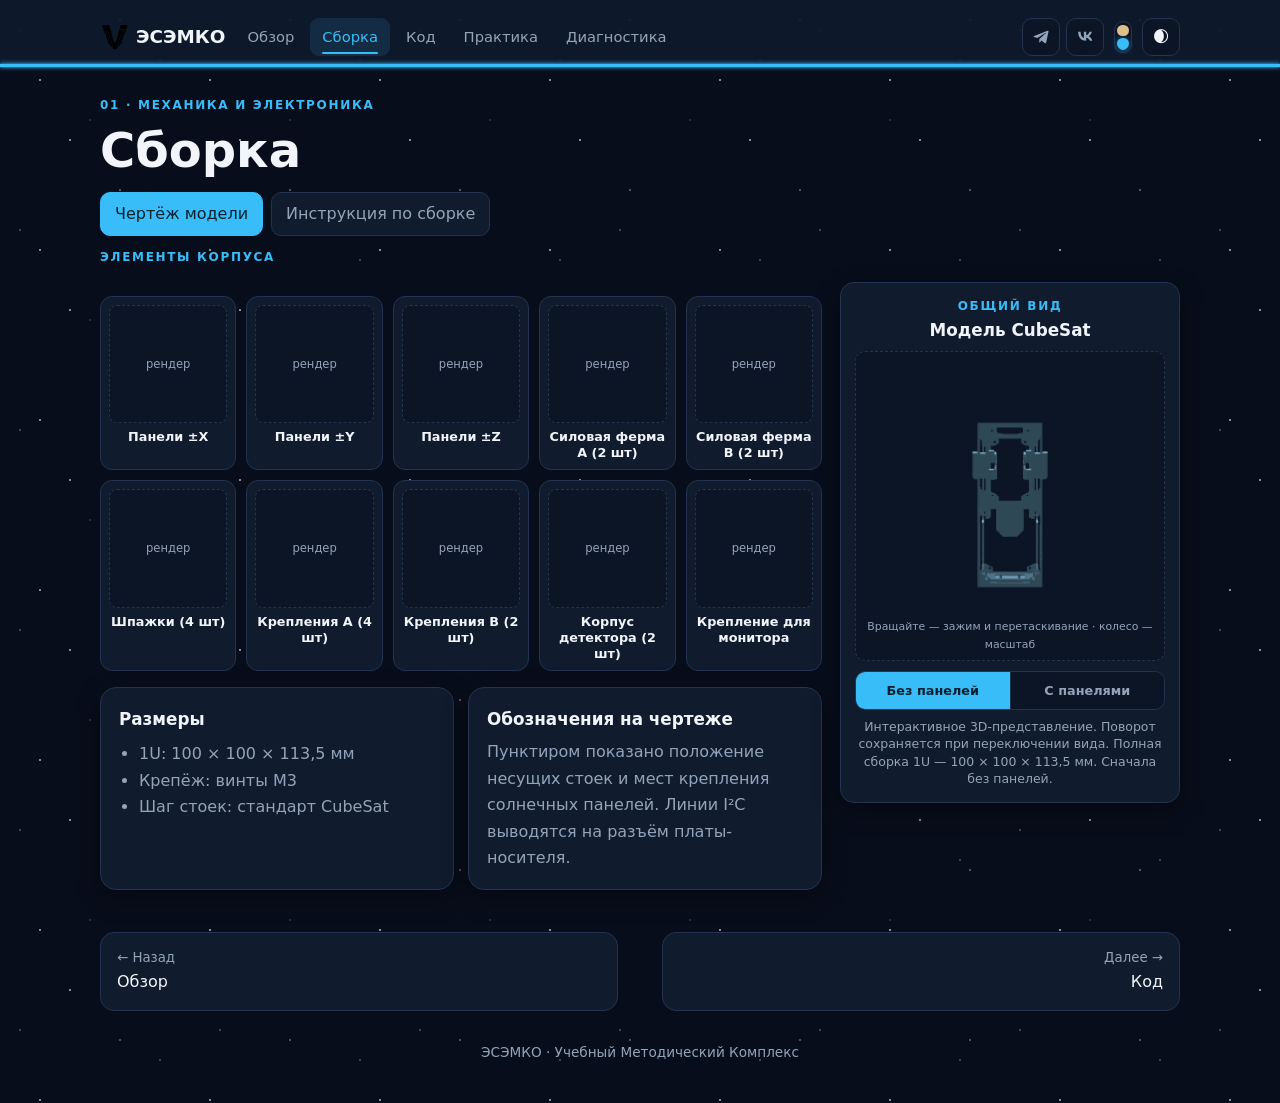
==== assembly/assembly.html @ 2b9e9b25 "Update assembly.html" ====
<!DOCTYPE html>
<html lang="ru"><head><meta charset="UTF-8"><meta name="viewport" content="width=device-width,initial-scale=1">
<title>Сборка · CubeSat</title>
<script>try{var t=localStorage.getItem('cs-theme');if(t)document.documentElement.dataset.theme=t}catch(e){}</script>
<link rel="stylesheet" href="../style.css">
<style>
.assembly-layout{display:grid;grid-template-columns:1fr 340px;gap:18px;align-items:start;margin-top:14px}
.renders{display:grid;grid-template-columns:repeat(5,1fr);gap:10px;margin:14px 0 6px}
.rnd{background:var(--panel);border:1px solid var(--line);border-radius:12px;padding:8px;text-align:center}
.rnd-img{aspect-ratio:1;display:flex;align-items:center;justify-content:center;background:var(--soft);border:1px dashed var(--line);border-radius:8px;margin-bottom:6px;overflow:hidden}
.rnd-img .ph{color:var(--muted);font-size:.72rem}
.rnd-name{font-weight:700;font-size:.8rem;color:var(--text);line-height:1.25}
.renders-col .grid{margin-top:16px}
.model-view{position:sticky;top:80px;background:var(--panel);border:1px solid var(--line);border-radius:14px;padding:14px;box-shadow:var(--sh)}
.model-canvas{position:relative;width:100%;aspect-ratio:1;border:1px dashed var(--line);border-radius:10px;background:var(--soft);overflow:hidden}
.model-canvas canvas{display:block;width:100%;height:100%}
.model-canvas .mv-hint{position:absolute;left:0;right:0;bottom:6px;text-align:center;color:var(--muted);font-size:.68rem;pointer-events:none}
.mv-cap{color:var(--muted);font-size:.78rem;text-align:center;margin-top:8px;line-height:1.4}
.mv-toggle{display:flex;overflow:hidden;border:1px solid var(--line);border-radius:10px;margin-top:10px}
.mv-toggle button{flex:1;padding:8px 6px;border:0;border-right:1px solid var(--line);background:var(--soft);color:var(--muted);font-size:.8rem;font-weight:700;cursor:pointer;transition:.2s}
.mv-toggle button:last-child{border-right:0}
.mv-toggle button:hover{color:var(--accent)}
.mv-toggle button.on{background:var(--accent);color:#04202e}
.model-loading{text-align:center;color:var(--muted);font-size:.8rem;padding:30px 0}
@media(max-width:900px){.assembly-layout{grid-template-columns:1fr}.model-view{position:static}}
@media(max-width:480px){.renders{grid-template-columns:1fr}}
</style></head>
<body><main class="wrap">
<div class="page"><div class="tag">01 · МЕХАНИКА И ЭЛЕКТРОНИКА</div><h1>Сборка</h1>
<div class="tabs"><button class="tab on" data-t="a">Чертёж модели</button><button class="tab" data-t="b">Инструкция по сборке</button></div>
<div class="pn on" id="a">
<div class="tag">ЭЛЕМЕНТЫ КОРПУСА</div>
<div class="assembly-layout">
<div class="renders-col">
<div class="renders">
<div class="rnd"><div class="rnd-img"><span class="ph">рендер</span></div><div class="rnd-name">Панели ±X</div></div>
<div class="rnd"><div class="rnd-img"><span class="ph">рендер</span></div><div class="rnd-name">Панели ±Y</div></div>
<div class="rnd"><div class="rnd-img"><span class="ph">рендер</span></div><div class="rnd-name">Панели ±Z</div></div>
<div class="rnd"><div class="rnd-img"><span class="ph">рендер</span></div><div class="rnd-name">Силовая ферма A (2 шт)</div></div>
<div class="rnd"><div class="rnd-img"><span class="ph">рендер</span></div><div class="rnd-name">Силовая ферма B (2 шт)</div></div>
<div class="rnd"><div class="rnd-img"><span class="ph">рендер</span></div><div class="rnd-name">Шпажки (4 шт)</div></div>
<div class="rnd"><div class="rnd-img"><span class="ph">рендер</span></div><div class="rnd-name">Крепления A (4 шт)</div></div>
<div class="rnd"><div class="rnd-img"><span class="ph">рендер</span></div><div class="rnd-name">Крепления B (2 шт)</div></div>
<div class="rnd"><div class="rnd-img"><span class="ph">рендер</span></div><div class="rnd-name">Корпус детектора (2 шт)</div></div>
<div class="rnd"><div class="rnd-img"><span class="ph">рендер</span></div><div class="rnd-name">Крепление для монитора</div></div>
</div>
<div class="grid"><div class="card"><h3>Размеры</h3><ul class="l"><li>1U: 100 × 100 × 113,5 мм</li><li>Крепёж: винты M3</li><li>Шаг стоек: стандарт CubeSat</li></ul></div>
<div class="card"><h3>Обозначения на чертеже</h3><p>Пунктиром показано положение несущих стоек и мест крепления солнечных панелей. Линии I²C выводятся на разъём платы-носителя.</p></div></div>
</div>
<div class="model-view"><div class="eyebrow" style="text-align:center">ОБЩИЙ ВИД</div><h3 style="text-align:center">Модель CubeSat</h3>
<div class="model-canvas" id="model3d"><div class="model-loading">Загрузка 3D-модели…</div></div>
<div class="mv-toggle" id="modelToggle" role="tablist" aria-label="Вид модели">
<button type="button" data-mode="noPanels" class="on" aria-pressed="true">Без панелей</button>
<button type="button" data-mode="panels" aria-pressed="false">С панелями</button>
</div>
<div class="mv-cap">Интерактивное 3D-представление. Поворот сохраняется при переключении вида. Полная сборка 1U — 100 × 100 × 113,5 мм. Сначала без панелей.</div>
</div>
</div>
<div class="pn" id="b">
<div class="tag">СОСТАВ КОМПЛЕКТА</div><h2>Инструкция по сборке</h2>
<p>Сначала сверьте комплект, затем собирайте по шагам. Отмечайте выполненное: прогресс сохраняется.</p>
<div class="tw"><table><thead><tr><th>Узел</th><th>Назначение</th></tr></thead><tbody>
<tr><td>Рама 1U/2U/3U, панели, стойки, винты M3</td><td>Несущая конструкция</td></tr>
<tr><td>Плата-носитель (PCB)</td><td>Объединяет модули, разводит питание и сигналы</td></tr>
<tr><td>Модуль питания и аккумулятор</td><td>Источник энергии, контроллер заряда</td></tr>
<tr><td>Микроконтроллер</td><td>«Бортовой компьютер»</td></tr>
<tr><td>Датчик BMP280</td><td>Температура и давление по I²C (0x76/0x77)</td></tr>
<tr><td>GPS/ГЛОНАСС с антенной</td><td>Координаты и время</td></tr>
<tr><td>Учебные солнечные панели</td><td>Имитация электроснабжения</td></tr></tbody></table></div>
<div class="grid"><div class="card"><h3>Инструменты</h3><ul class="l"><li>Прецизионные отвёртки</li><li>Мультиметр</li><li>Пинцет, бокорезы</li><li>Кабель для программирования</li></ul></div>
<div class="card"><h3>Рабочее место</h3><p>Антистатическая поверхность или ESD-браслет.</p></div></div>
<section><div class="tag">ХОД СБОРКИ</div><h2>Пошаговая сборка</h2>
<div class="prog"><i id="pb"></i></div><p id="pt"></p>
<div class="step"><div class="num">1</div><div><h3>Подготовка корпуса</h3><label><input type="checkbox"><span>Раму и стойки осмотрели, повреждений нет</span></label><label><input type="checkbox"><span>Крепёж пересчитан</span></label><label><input type="checkbox"><span>Нижняя панель установлена, винты M3 затянуты не до конца</span></label></div></div>
<div class="step"><div class="num">2</div><div><h3>Монтаж электроники</h3><label><input type="checkbox"><span>PCB установлена на стойки</span></label><label><input type="checkbox"><span>Аккумулятор закреплён, провода не натянуты</span></label><label><input type="checkbox"><span>Микроконтроллер закреплён, разъёмы доступны</span></label></div></div>
<div class="step"><div class="num">3</div><div><h3>Подключение датчиков</h3><label><input type="checkbox"><span>BMP280 подключён к I²C (SDA, SCL, питание, GND)</span></label><label><input type="checkbox"><span>GPS/ГЛОНАСС и антенна установлены</span></label><label><input type="checkbox"><span>Кабели зафиксированы</span></label></div></div>
<div class="step"><div class="num">4</div><div><h3>Солнечные панели</h3><label><input type="checkbox"><span>Панели закреплены на боковых гранях</span></label><label><input type="checkbox"><span>Подключены к контроллеру заряда по схеме</span></label></div></div>
<div class="step"><div class="num">5</div><div><h3>Закрытие и контроль</h3><label><input type="checkbox"><span>Крышка установлена, люфтов нет</span></label><label><input type="checkbox"><span>Полярность проверена мультиметром</span></label><label><input type="checkbox"><span>Короткое замыкание исключено</span></label></div></div>
<div class="note w"><b>Безопасность.</b> Питание подключайте только после проверки полярности. При нагреве платы или запахе гари сразу отключите аккумулятор.</div></section></div>
</main>
<script src="models/three.min.js"></script>
<script>
(function(){
try{
var holder=document.getElementById('model3d');
var toggle=document.getElementById('modelToggle');
if(!holder||!window.THREE){if(holder)holder.innerHTML='<div class="model-loading">3D-просмотр недоступен</div>';return;}
var W={},D={};
var wait=[];
function fetchBin(u){
  return fetch(u).then(function(r){
    if(!r.ok)throw new Error('HTTP '+r.status);
    return r.arrayBuffer();
  }).then(function(buf){
    var dv=new DataView(buf);
    var n=Math.floor((buf.byteLength-84)/50);
    var pos=new Float32Array(n*9);
    var o=0;
    for(var i=0;i<n;i++){
      var rec=84+i*50+12;
      for(var k=0;k<9;k++){
        pos[o++]=dv.getFloat32(rec+k*4,true);
      }
    }
    return {pos:pos,count:n};
  });
}
function buildMesh(data){
  var geo=new THREE.BufferGeometry();
  geo.setAttribute('position',new THREE.BufferAttribute(data.pos,3));
  geo.computeVertexNormals();
  var mat=new THREE.MeshStandardMaterial({color:0x7fb8d8,metalness:.35,roughness:.5,flatShading:false});
  return new THREE.Mesh(geo,mat);
}
function loadAll(){
  var version='v3'; // инкремент при обновлении моделей, чтобы сбрасывать кэш браузера
  var urls={
    noPanels:'models/sirius-no-panels.stl?v='+version,
    panels:'models/sirius-panels.stl?v='+version
  };
  return Promise.all([
    fetchBin(urls.noPanels).then(function(d){W.noPanels=buildMesh(d);}),
    fetchBin(urls.panels).then(function(d){W.panels=buildMesh(d);})
  ]);
}
// renderer
var renderer=new THREE.WebGLRenderer({antialias:true,alpha:true});
renderer.setPixelRatio(window.devicePixelRatio||1);
holder.innerHTML='';
holder.appendChild(renderer.domElement);
var hint=document.createElement('div');hint.className='mv-hint';hint.textContent='Вращайте — зажим и перетаскивание · колесо — масштаб';holder.appendChild(hint);
// scene
var scene=new THREE.Scene();
scene.add(new THREE.AmbientLight(0xffffff,0.65));
scene.add(new THREE.DirectionalLight(0xffffff,0.9));
var cam=new THREE.PerspectiveCamera(45,1,0.01,100);
var group=new THREE.Group();scene.add(group);
// state
var mode='noPanels',quat=null,zoom=1.0;
function resize(){
  var r=holder.getBoundingClientRect();
  var w=r.width||300,h=r.height||300;
  renderer.setSize(w,h,false);
  cam.aspect=w/h;cam.updateProjectionMatrix();
}
function centerOn(obj){
  obj.geometry.computeBoundingBox();
  var bb=obj.geometry.boundingBox;var c=new THREE.Vector3();
  bb.getCenter(c);var size=bb.getSize(new THREE.Vector3());
  var maxDim=Math.max(size.x,size.y,size.z);
  obj.position.copy(c).multiplyScalar(-1);
  cam.position.set(0,0,maxDim*2.4);
  cam.near=0.001;cam.far=maxDim*20;cam.updateProjectionMatrix();
  group.add(obj);
}
function show(){
  group.children.forEach(function(o){o.visible=false});
  var obj=W[mode];obj.visible=true;
  if(quat)obj.quaternion.copy(quat);
  var s=zoom;group.scale.set(s,s,s);
  var r=holder.getBoundingClientRect();
  renderer.render(scene,cam);
}
loadAll().then(function(){
  centerOn(W.noPanels);centerOn(W.panels);
  var obj=W[mode];
  var r=holder.getBoundingClientRect();resize();
  if(quat)obj.quaternion.copy(quat);
  show();
  run();
}).catch(function(e){
  holder.innerHTML='<div class="model-loading">Не удалось загрузить модель: '+e.message+'</div>';
});
// orbit
var dragging=false,px=0,py=0;
var rot={x:0.6,y:0.6};
var rr={x:0.6,y:0.6};
function applyRot(){
  var e=new THREE.Euler(rr.x,rr.y,0,'YXZ');
  quat=new THREE.Quaternion().setFromEuler(e);
  show();
}
renderer.domElement.addEventListener('mousedown',function(e){dragging=true;px=e.clientX;py=e.clientY;renderer.domElement.style.cursor='grabbing'});
addEventListener('mousemove',function(e){if(!dragging)return;var dx=e.clientX-px,dy=e.clientY-py;px=e.clientX;py=e.clientY;rr.y+=dx*0.01;rr.x+=dy*0.01;rr.x=Math.max(-1.5,Math.min(1.5,rr.x));applyRot();});
addEventListener('mouseup',function(){dragging=false;renderer.domElement.style.cursor='grab'});
renderer.domElement.style.cursor='grab';
renderer.domElement.addEventListener('wheel',function(e){e.preventDefault();zoom*=e.deltaY>0?0.9:1.1;zoom=Math.max(0.3,Math.min(5,zoom));show();},{passive:false});
// touch
renderer.domElement.addEventListener('touchstart',function(e){var t=e.touches[0];dragging=true;px=t.clientX;py=t.clientY},{passive:true});
renderer.domElement.addEventListener('touchmove',function(e){if(!dragging)return;var t=e.touches[0];var dx=t.clientX-px,dy=t.clientY-py;px=t.clientX;py=t.clientY;rr.y+=dx*0.01;rr.x+=dy*0.01;rr.x=Math.max(-1.5,Math.min(1.5,rr.x));applyRot();},{passive:true});
renderer.domElement.addEventListener('touchend',function(){dragging=false},{passive:true});
function run(){requestAnimationFrame(run)}
function setMode(m){
  mode=m;
  toggle.querySelectorAll('button').forEach(function(b){b.classList.toggle('on',b.dataset.mode===m);b.setAttribute('aria-pressed',b.dataset.mode===m?'true':'false')});
  show();
}
toggle.querySelectorAll('button').forEach(function(b){b.addEventListener('click',function(){setMode(b.dataset.mode)})});
addEventListener('resize',function(){resize();show()});
}catch(e){try{holder.innerHTML='<div class="model-loading">3D-просмотр: '+e.message+'</div>'}catch(_){}}
})();
</script>
<script src="../app.js"></script></body></html>
---- style.css ----
:root{--bg:#070d1a;--panel:#111b2e;--soft:#0c1526;--text:#f1f5f9;--muted:#93a4ba;--accent:#38bdf8;--accent-t:rgba(56,189,248,.12);--ok:#4ade80;--warn:#fbbf24;--line:#233350;--code:#050a14;--star:#fff;--sh:0 8px 24px rgba(0,0,0,.35)}
:root[data-theme=light]{--bg:#dbe4ef;--panel:#e7eef6;--soft:#d2dbe7;--text:#0b1322;--muted:#46586e;--accent:#0b6ba8;--accent-t:rgba(11,107,168,.1);--ok:#16803f;--warn:#a16207;--line:#bec9d8;--star:#0b6ba8;--sh:0 6px 20px rgba(11,19,36,.16)}
:root[data-palette=beige]{--bg:#1b150d;--panel:#2b2215;--soft:#211a10;--text:#f6efe3;--muted:#c0b196;--accent:#e5cb9d;--accent-t:rgba(229,203,157,.14);--ok:#c2ae65;--warn:#dcbb68;--line:#453722;--code:#0e0a05;--star:#e5cb9d;--sh:0 8px 24px rgba(0,0,0,.4)}
:root[data-theme=light][data-palette=beige]{--bg:#f2ebdc;--panel:#f9f4ea;--soft:#ece3d0;--text:#322a1c;--muted:#7a6d59;--accent:#b29055;--accent-t:rgba(178,144,85,.12);--ok:#94842f;--warn:#ac8335;--line:#d5c7ab;--star:#b29055;--sh:0 6px 20px rgba(80,65,30,.16)}
*{box-sizing:border-box}
html{scroll-behavior:smooth}
body{margin:0;background:var(--bg);color:var(--text);font:16px/1.65 system-ui,-apple-system,"Segoe UI",Roboto,Arial,sans-serif;animation:pagein .5s ease both;transition:opacity .22s,transform .22s}
body.leave{opacity:0;transform:translateY(-8px)}
@keyframes pagein{from{opacity:0;transform:translateY(12px)}to{opacity:1;transform:none}}
body::before,body::after{content:"";position:fixed;inset:0;z-index:-1;pointer-events:none;background-repeat:repeat}
body::before{background-image:radial-gradient(1.5px 1.5px at 20px 30px,var(--star),transparent),radial-gradient(1px 1px at 90px 120px,var(--star),transparent),radial-gradient(1.5px 1.5px at 160px 60px,var(--star),transparent);background-size:200px 200px;opacity:.45;animation:drift 80s linear infinite}
body::after{background-image:radial-gradient(1.5px 1.5px at 40px 80px,var(--star),transparent),radial-gradient(1px 1px at 120px 20px,var(--star),transparent),radial-gradient(1.5px 1.5px at 70px 140px,var(--star),transparent);background-size:170px 170px;animation:twinkle 4s ease-in-out infinite alternate}
@keyframes drift{to{background-position:200px 400px}}
@keyframes twinkle{from{opacity:.1}to{opacity:.55}}
#meteors{position:fixed;inset:0;z-index:-1;pointer-events:none;overflow:hidden}
#meteors i{position:absolute;top:0;left:0;width:2px;height:100px;background:linear-gradient(to bottom,rgba(255,255,255,0),rgba(255,255,255,.85));border-radius:2px;transform:rotate(45deg);opacity:0}
:root[data-theme=light] #meteors i{background:linear-gradient(to bottom,rgba(11,107,168,0),rgba(11,107,168,.75))}
:root[data-theme=light][data-palette=beige] #meteors i{background:linear-gradient(to bottom,rgba(255,140,0,0),rgba(255,140,0,.9))}
#meteors i.run{animation:metaburst .7s ease-out forwards}
#meteors i.big{width:8px;border-radius:4px;background:radial-gradient(circle at 100% 100%,#fff,transparent 60%),linear-gradient(to bottom,rgba(255,255,255,0),rgba(255,255,255,.95));box-shadow:0 0 12px rgba(255,255,255,.8),0 0 30px rgba(255,255,255,.4)}
:root[data-theme=light] #meteors i.big{background:radial-gradient(circle at 100% 100%,#38bdf8,transparent 60%),linear-gradient(to bottom,rgba(11,107,168,0),rgba(11,107,168,.9));box-shadow:0 0 12px rgba(11,107,168,.7),0 0 30px rgba(11,107,168,.35)}
:root[data-theme=light][data-palette=beige] #meteors i.big{background:radial-gradient(circle at 100% 100%,#ff8c00,transparent 60%),linear-gradient(to bottom,rgba(255,140,0,0),rgba(255,140,0,.95));box-shadow:0 0 12px rgba(255,140,0,.8),0 0 30px rgba(255,140,0,.4)}
#meteors i.big.run{animation:metaburst 1.4s ease-out forwards}
@keyframes metaburst{0%{opacity:0;transform:translate3d(0,0,0) rotate(45deg)}12%{opacity:.95}100%{opacity:0;transform:translate3d(-440px,440px,0) rotate(45deg)}}
.wrap{width:min(1080px,100% - 28px);margin:0 auto}
header.top{position:sticky;top:0;z-index:10;background:color-mix(in srgb,var(--panel) 88%,transparent);backdrop-filter:blur(10px);border-bottom:1px solid var(--line)}
header.top::after{content:"";position:absolute;left:0;right:0;bottom:-2px;height:3px;background:var(--accent);box-shadow:0 0 2px var(--accent),0 0 5px var(--accent)}
:root[data-theme=light] header.top::after{background:#0b1322;box-shadow:0 0 0 rgba(0,0,0,0)}
.soc{display:flex;gap:6px;align-items:center}
.soc-ic{display:inline-flex;align-items:center;justify-content:center;width:38px;height:38px;border:1px solid var(--line);background:var(--soft);border-radius:10px;color:var(--muted);text-decoration:none;transition:color .2s,border-color .2s,background .2s;flex:none}
.soc-ic:hover{color:var(--accent);border-color:var(--accent);background:var(--accent-t)}
.pal{position:relative;width:18px;height:32px;border:1px solid var(--line);border-radius:10px;background:var(--soft);cursor:pointer;flex:none;transition:background-color .4s,border-color .4s}
.pal::before{content:"";position:absolute;left:2px;right:2px;top:3px;height:11px;border-radius:6px;background:#e0c08a;box-shadow:none;transition:box-shadow .2s ease}
.pal::after{content:"";position:absolute;left:2px;right:2px;bottom:3px;height:11px;border-radius:6px;background:#38bdf8;box-shadow:none;transition:box-shadow .2s ease}
:root[data-palette=beige] .pal::before{box-shadow:0 0 6px rgba(224,192,138,.8),0 0 12px rgba(224,192,138,.4)}
:root[data-palette=blue] .pal::after{box-shadow:0 0 6px rgba(56,189,248,.8),0 0 12px rgba(56,189,248,.4)}
.pal .knob{position:absolute;left:3px;right:3px;height:11px;border-radius:6px;top:17px;transition:top .3s ease}
:root[data-palette=blue] .pal .knob,.pal .knob{background:#38bdf8;border:1px solid #38bdf8;box-shadow:0 0 6px rgba(56,189,248,.7)}
:root[data-palette=beige] .pal .knob{top:3px;background:#e0c08a;border-color:#e0c08a;box-shadow:0 0 6px rgba(224,192,138,.7)}
.bar{display:flex;align-items:center;gap:10px;padding:18px 0 9px}
.logo{font-weight:800;text-decoration:none;color:var(--text);white-space:nowrap;font-size:1.15rem;display:flex;align-items:center}
.logo img{transition:opacity 2s ease;opacity:1}
.logo:hover{color:var(--accent)}
nav{display:flex;gap:4px;overflow-x:auto;flex:1;scrollbar-width:none}
nav a{position:relative;padding:7px 12px;border-radius:9px;color:var(--muted);text-decoration:none;white-space:nowrap;font-size:.92rem;transition:.2s}
nav a:hover{background:var(--accent-t);color:var(--accent)}
nav a.on{color:var(--accent);background:var(--accent-t)}
nav a.on::after{content:"";position:absolute;left:12px;right:12px;bottom:2px;height:2px;border-radius:2px;background:var(--accent);animation:grow .4s ease both;transform-origin:left}
@keyframes grow{from{transform:scaleX(0)}}
button{font:inherit;color:inherit;cursor:pointer}
.ic{border:1px solid var(--line);background:var(--soft);border-radius:10px;width:38px;height:38px;transition:color .2s,border-color .2s,background .2s}
.ic:hover{color:var(--accent);border-color:var(--accent);background:var(--accent-t)}
.ic.flip{transform:rotate(180deg)}
.ic:active{transform:rotate(180deg) scale(.92)}
.ic span{display:inline-block}
.ic.filling span{animation:fillmoon .5s ease}
@keyframes fillmoon{0%{transform:scale(.6) rotate(-120deg);opacity:.2}60%{transform:scale(1.15) rotate(10deg);opacity:1}100%{transform:scale(1) rotate(0)}}
body.theming,body.theming *{transition-property:background-color,color,border-color,box-shadow,fill,stroke,text-decoration-color,accent-color,filter!important;transition-duration:.4s!important;transition-delay:0s!important;transition-timing-function:ease!important}
body.theming .card,body.theming .card .link::after,body.theming .link::after,body.theming .earth{transition-property:background-color,color,border-color,box-shadow,background!important;transition-duration:.4s!important;transition-delay:0s!important}
body.theming .pal .knob,body.theming .pal::before,body.theming .pal::after{transition:none!important}
.hero{display:grid;grid-template-columns:1.2fr .8fr;gap:20px;align-items:center;padding:40px 0 20px}
.eyebrow,.tag{color:var(--accent);font-weight:800;font-size:.75rem;letter-spacing:.14em}
h1{font-size:clamp(1.9rem,5vw,3rem);line-height:1.12;margin:8px 0 14px}
h2{font-size:1.7rem;margin:4px 0 8px}
h3{margin:0 0 6px;font-size:1.05rem}
p{margin:0 0 12px;color:var(--muted)}
section,.page{padding:30px 0 6px}
.btns{display:flex;gap:10px;flex-wrap:wrap;margin-top:18px}
.btn{display:inline-block;padding:10px 16px;border-radius:11px;border:1px solid var(--line);background:var(--panel);color:var(--text);text-decoration:none;font-weight:700;transition:.2s}
.btn:hover{transform:translateY(-2px);border-color:var(--accent)}
.btn.p{background:var(--accent);color:#04202e;border-color:transparent}
:root[data-theme=light] .btn.p{background:#38bdf8;color:#04202e;border-color:transparent}
:root[data-theme=light][data-palette=beige] .btn.p{background:#e5cb9d;color:#2a2115;border-color:transparent}
.orbit{position:relative;width:min(320px,80vw);aspect-ratio:1;margin:0 auto}
.earth{position:absolute;inset:32%;border-radius:50%;background:radial-gradient(circle at 35% 30%,#7dd3fc,#0369a1 55%,#082f49);box-shadow:0 0 50px rgba(56,189,248,.35);--glow:rgba(56,189,248,.6);animation:glow 4s ease-in-out infinite alternate;transition:transform .25s ease,background-color .4s ease,box-shadow .4s ease;cursor:pointer}
:root[data-palette=beige] .earth{background:radial-gradient(circle at 35% 30%,#f4e3c0,#c9a86a 55%,#6d5426);box-shadow:0 0 50px rgba(229,203,157,.4);--glow:rgba(229,203,157,.6)}
:root[data-theme=light] .earth{background:radial-gradient(circle at 35% 30%,#bde3f8,#0f7ab8 55%,#06395f);box-shadow:0 0 40px rgba(11,107,168,.3)}
:root[data-theme=light][data-palette=beige] .earth{background:radial-gradient(circle at 35% 30%,#f6e8c8,#c49a5e 55%,#7c5f24);box-shadow:0 0 40px rgba(178,144,85,.35);--glow:rgba(178,144,85,.6)}
.orbit.hold .earth{transform:scale(1.1)}
@keyframes glow{to{box-shadow:0 0 80px var(--glow)}}
.ring{position:absolute;border:1px dashed var(--line);border-radius:50%;will-change:transform}
.ring.r1{inset:10%}.ring.r2{inset:0}
.sat{position:absolute;top:-14px;left:calc(50% - 14px);font-size:26px;transform:rotate(-45deg)}
.grid{display:grid;grid-template-columns:repeat(auto-fit,minmax(250px,1fr));gap:14px;margin-top:16px}
.card{display:block;background:var(--panel);border:1px solid var(--line);border-radius:16px;padding:18px;box-shadow:var(--sh);color:inherit;text-decoration:none;transition:transform .25s,border-color .25s}
a.card:hover,.card:hover{transform:translateY(-4px);border-color:var(--accent)}
.card .link{position:relative;display:inline-block}
.card .link::after{content:"";position:absolute;left:0;right:0;bottom:-4px;height:2px;border-radius:2px;background:var(--accent);transform:scaleX(0);transform-origin:left;transition:transform .3s ease,opacity .3s ease,background-color .4s ease;opacity:0}
.card:hover .link::after{transform:scaleX(1);transform-origin:left;opacity:1}
.card p:last-child{margin:0}
.ico{font-size:1.6rem;display:inline-block;margin-bottom:6px;transition:transform .3s}
.card:hover .ico{transform:scale(1.2) rotate(-8deg)}
.tw{overflow-x:auto;border:1px solid var(--line);border-radius:14px;background:var(--panel);margin-top:14px}
table{width:100%;border-collapse:collapse;min-width:520px}
th,td{text-align:left;padding:10px 13px;border-bottom:1px solid var(--line);vertical-align:top}
th{font-size:.74rem;letter-spacing:.07em;text-transform:uppercase;color:var(--muted);background:var(--soft)}
tbody tr{transition:background .2s}tbody tr:hover{background:var(--accent-t)}
tr:last-child td{border-bottom:0}
.note{margin:16px 0;padding:13px 16px;border-left:4px solid var(--accent);background:var(--accent-t);border-radius:0 12px 12px 0}
.note.w{border-color:var(--warn)}
:root[data-palette=beige] .note.w{border-color:#c24b3a;background:rgba(194,75,58,.14)}
:root[data-theme=light][data-palette=beige] .note.w{border-color:#b0322a;background:rgba(176,50,42,.12)}
.prog{height:9px;background:var(--line);border-radius:9px;overflow:hidden;margin:10px 0 8px}
.prog i{display:block;height:100%;width:0;background:linear-gradient(90deg,var(--accent),var(--ok));transition:width .5s cubic-bezier(.3,1.3,.5,1)}
:root[data-palette=beige] .prog i{background:linear-gradient(90deg,#d9ae6b,#6fae54)}
:root[data-theme=light][data-palette=beige] .prog i{background:linear-gradient(90deg,#c08a3e,#3f9d52)}
.step{display:grid;grid-template-columns:42px 1fr;gap:14px;background:var(--panel);border:1px solid var(--line);border-radius:15px;padding:15px;margin-bottom:11px;transition:border-color .3s}
.num{width:38px;height:38px;border-radius:11px;background:var(--accent);color:#04202e;display:grid;place-items:center;font-weight:800;transition:.3s}
.step.done{border-color:var(--ok)}
.step.done .num{background:var(--ok);animation:pop .45s ease}
:root[data-theme=light] .step.done .num{background:#22a24a;box-shadow:0 0 10px rgba(34,162,74,.5)}
:root[data-palette=beige] .step.done .num{background:#3f9d52;box-shadow:0 0 10px rgba(63,157,82,.6)}
:root[data-theme=light][data-palette=beige] .step.done .num{background:#208f3e;box-shadow:0 0 10px rgba(32,143,62,.5)}
@keyframes pop{50%{transform:scale(1.3) rotate(8deg)}}
.step label{display:flex;gap:9px;align-items:flex-start;color:var(--muted);margin:4px 0;cursor:pointer;transition:color .2s}
.step input{margin-top:6px;accent-color:var(--ok);width:17px;height:17px;flex:none}
.step input:checked+span{color:var(--text);text-decoration:line-through;text-decoration-color:var(--ok)}
.tabs{display:flex;gap:8px;margin:14px 0 0}
.tab{padding:8px 14px;border:1px solid var(--line);background:var(--panel);border-radius:10px;color:var(--muted);transition:.2s}
.tab.on{background:var(--accent);color:#04202e;border-color:var(--accent)}
.wokwi-note{display:flex;align-items:center;gap:10px;margin:14px 0;padding:12px 14px;border:1px solid var(--line);border-radius:12px;background:var(--accent-t);color:var(--text);font-size:.85rem;line-height:1.5;transition:border-color .2s}
.wokwi-note:hover{border-color:var(--accent)}
.wokwi-note .wk-ico{font-size:1.4rem;line-height:1.3;flex:none;margin-top:2px}
.wokwi-note b{color:var(--accent)}
.wokwi-note .wk-txt{color:var(--muted)}
.wokwi-note>div{flex:1;min-width:0}
.wk-go{display:inline-flex;align-items:center;gap:5px;flex:none;padding:7px 12px;border:1px solid var(--line);border-radius:9px;background:#fff;color:#0b1322;font-size:.8rem;font-weight:800;box-shadow:var(--sh);cursor:pointer;text-decoration:none;transition:background .2s,color .2s,box-shadow .2s}
.wk-go:hover{background:rgba(255,255,255,.85);color:#0b1322;box-shadow:none}
.wk-go b{color:inherit}
.wk-btn{display:inline-flex;align-items:center;justify-content:center;width:26px;height:26px;border:1px solid var(--line);background:var(--soft);border-radius:8px;color:var(--muted);text-decoration:none;font-size:.9rem;flex:none;transition:color .2s,border-color .2s,background .2s}
.wk-btn:hover{color:var(--accent);border-color:var(--accent);background:var(--accent-t)}
.alt-editor{display:flex;gap:0;align-items:stretch}
.alt-editor>.editor{flex:1;min-width:0;margin-top:12px}
.alt-sep{width:14px;flex:none;position:relative}
.alt-sep::after{content:"";position:absolute;left:50%;top:0;bottom:0;width:2px;background:var(--line);transform:translateX(-50%)}
@media(max-width:900px){.alt-editor{flex-direction:column}.alt-sep{width:100%;height:14px}.alt-sep::after{left:0;right:0;top:50%;width:auto;height:2px;transform:translateY(-50%)}}
.pn{display:none;margin-top:12px}.pn.on{display:block;animation:pagein .35s ease both}
.code{position:relative;background:var(--code);border-radius:14px;overflow:hidden;border:1px solid var(--line)}
.editor{margin-top:12px;border:1px solid var(--line);border-radius:14px;overflow:hidden;background:var(--code);position:relative}
.ed-filebar{display:flex;align-items:center;justify-content:space-between;padding:7px 12px;border-bottom:1px solid var(--line);background:rgba(148,163,184,.1);font-size:.78rem;color:var(--muted)}
#ed-filename{font-weight:700;color:var(--accent);white-space:nowrap;overflow:hidden;text-overflow:ellipsis;min-width:0}
.ed-fb-right{position:relative;flex:none;margin-left:12px}
#ed-history{font-size:.72rem;padding:4px 8px}
.ed-hist-menu{display:none;position:absolute;top:calc(100% + 4px);right:0;z-index:30;min-width:230px;background:var(--panel);border:1px solid var(--line);border-radius:10px;box-shadow:var(--sh);padding:4px}
.ed-hist-menu.open{display:block}
.ed-hist-item{padding:8px 10px;cursor:pointer;font-size:.78rem;color:var(--muted);border-radius:6px;white-space:nowrap}
.ed-hist-item:hover{background:var(--accent-t);color:var(--accent)}
.edbox{position:relative}
.edbox pre,.edbox textarea{white-space:pre;overflow:auto;margin:0;padding:16px;font:.86rem/1.6 Consolas,Menlo,monospace;border:0;outline:0;min-height:260px}
.edbox pre{position:absolute;inset:0;margin:0;color:#dbeafe;pointer-events:none;overflow:hidden;z-index:0;background:transparent;white-space:pre-wrap;word-wrap:break-word}
.edbox textarea{position:relative;z-index:1;width:100%;background:transparent;color:transparent;caret-color:#e2e8f0;resize:vertical;min-height:260px}
.edbox pre .kw{color:#7dd3fc;font-weight:700}
.edbox pre .tp{color:#c084fc}
.edbox pre .fn{color:#86efac}
.edbox pre .num{color:#fbbf24}
.edbox pre .str{color:#fca5a5}
.edbox pre .cm{color:#64748b;font-style:italic}
.edbox pre .err{background:rgba(248,113,113,.25);border-bottom:2px solid #f87171}
.edbox pre .unk{color:#fca5a5}
.sug{position:absolute;z-index:20;display:none;min-width:200px;max-height:180px;overflow:auto;background:var(--panel);border:1px solid var(--line);border-radius:10px;box-shadow:var(--sh)}
.sug .sug-i{padding:6px 10px;cursor:pointer;font:.8rem/1.4 Consolas,Menlo,monospace;color:var(--muted)}
.sug .sug-i.sel{background:var(--accent-t);color:var(--accent)}
.edwrap{display:flex;align-items:stretch}
.edwrap .edbox{flex:1;min-width:0}
.files-panel{width:190px;flex:none;border-left:1px solid var(--line);background:rgba(148,163,184,.06);display:flex;flex-direction:column;align-self:stretch;overflow:hidden}
.files-panel.collapsed{width:30px}
.files-panel.collapsed .fp-body{display:none}
.fp-head{display:flex;align-items:center;justify-content:space-between;padding:8px 10px;font-weight:700;font-size:.8rem;letter-spacing:.04em;cursor:pointer;border-bottom:1px solid var(--line);color:var(--muted);white-space:nowrap;flex:none}
.files-panel.collapsed .fp-head{writing-mode:vertical-rl;border-bottom:0;border-right:1px solid var(--line);justify-content:center;padding:8px 4px}
.fp-tog{transition:transform .2s}
.files-panel.collapsed .fp-tog{transform:rotate(-90deg)}
.fp-body{padding:8px;overflow:auto;flex:1}
.fp-info{font-size:.72rem;color:var(--muted);margin-bottom:6px;line-height:1.4}
.fp-actions{display:flex;gap:6px;margin-bottom:8px;flex-wrap:wrap}
.fp-actions .cp2{flex:1;white-space:nowrap;font-size:.72rem;padding:5px 6px}
#fp-list{list-style:none;margin:0;padding:0}
#fp-list li{padding:6px 8px;border-radius:6px;cursor:pointer;font-size:.8rem;color:var(--muted);white-space:nowrap;overflow:hidden;text-overflow:ellipsis;transition:background .15s,color .15s;display:flex;align-items:center;gap:6px}
#fp-list li:hover{background:var(--accent-t);color:var(--accent)}
#fp-list li.cur{background:var(--accent-t);color:var(--accent);font-weight:700}
#fp-list li .rename{flex:none;cursor:pointer;opacity:.55;font-size:.85rem;display:none}
#fp-list li:hover .rename{display:inline-block}
#fp-list li .rename:hover{opacity:1;color:var(--accent)}
#fp-list li input{flex:1;min-width:0;background:var(--soft);border:1px solid var(--line);border-radius:5px;color:var(--text);font-size:.78rem;padding:2px 5px;outline:0}
#fp-list li input:focus{border-color:var(--accent)}
.edbar{display:flex;align-items:center;gap:12px;padding:8px 12px;border-top:1px solid var(--line);background:rgba(148,163,184,.08);color:#e2e8f0;font-size:.78rem}
.edbar span{margin-right:auto}
#ed-err{color:#f87171;font-size:.75rem;white-space:nowrap;overflow:hidden;text-overflow:ellipsis;min-width:0}
.cp2{border:1px solid var(--line);background:rgba(148,163,184,.2);color:#e2e8f0;border-radius:8px;padding:4px 10px;font-size:.78rem;cursor:pointer}
.cp2:hover{border-color:var(--accent);color:var(--accent)}
pre{margin:0;padding:18px;overflow-x:auto;color:#dbeafe;font:.86rem/1.6 Consolas,Menlo,monospace}
.cp{position:absolute;top:8px;right:8px;background:rgba(148,163,184,.2);border:0;color:#e2e8f0;border-radius:8px;padding:4px 10px;font-size:.78rem}
details.lab{background:var(--panel);border:1px solid var(--line);border-radius:15px;padding:14px 17px;margin-bottom:10px;transition:border-color .2s}
details.lab[open]{border-color:var(--accent)}
details.lab summary{font-weight:700;cursor:pointer}
details.lab summary span{color:var(--accent);font-size:.75rem;letter-spacing:.1em;margin-right:8px}
details.lab[open] ul{animation:pagein .35s ease both}
ul.l,ol.l,details.lab ul{padding-left:20px;color:var(--muted);margin:8px 0 0}
td input{width:100%;min-width:70px;padding:6px 8px;border:1px solid var(--line);border-radius:8px;background:var(--soft);color:var(--text);font:inherit;transition:border-color .2s}
td input:focus{outline:0;border-color:var(--accent)}
.stats{display:grid;grid-template-columns:repeat(auto-fit,minmax(120px,1fr));gap:10px;margin-top:12px}
.stat{background:var(--soft);border:1px solid var(--line);border-radius:12px;padding:10px 12px}
.stat b{display:block;font-size:1.15rem}.stat span{color:var(--muted);font-size:.8rem}
.stat b.bump{animation:pop .3s}
.pager{display:flex;justify-content:space-between;gap:10px;margin:36px 0 10px}
.pager a{flex:1;max-width:48%;padding:14px 16px;border:1px solid var(--line);border-radius:14px;background:var(--panel);color:var(--text);text-decoration:none;transition:.25s}
.pager a:hover{border-color:var(--accent);transform:translateY(-3px)}
.pager a.next{text-align:right;margin-left:auto}
.pager small{display:block;color:var(--muted)}
footer{padding:20px 0 40px;color:var(--muted);font-size:.85rem;text-align:center}
.rv{opacity:0;transform:translateY(22px);transition:opacity .6s ease var(--d,0ms),transform .6s ease var(--d,0ms)}
.rv.in{opacity:1;transform:none}
@media(max-width:760px){.hero{grid-template-columns:1fr}.logo span{display:none}}
@media(prefers-reduced-motion:reduce){*,*::before,*::after{animation:none!important;transition:none!important}.rv{opacity:1;transform:none}}
.renders{display:grid;grid-template-columns:repeat(auto-fill,minmax(150px,1fr));gap:14px;margin:14px 0 6px}
.rnd{background:var(--panel);border:1px solid var(--line);border-radius:14px;padding:12px;text-align:center;transition:border-color .25s,transform .25s}
.rnd:hover{border-color:var(--accent);transform:translateY(-3px)}
.rnd-img{aspect-ratio:1;display:flex;align-items:center;justify-content:center;background:var(--soft);border:1px dashed var(--line);border-radius:10px;margin-bottom:10px;overflow:hidden}
.rnd-img img{width:100%;height:100%;object-fit:contain}
.rnd-img .ph{color:var(--muted);font-size:.85rem}
.rnd-name{font-weight:700;font-size:.95rem}
.rnd-name sub{color:var(--muted);font-weight:400}
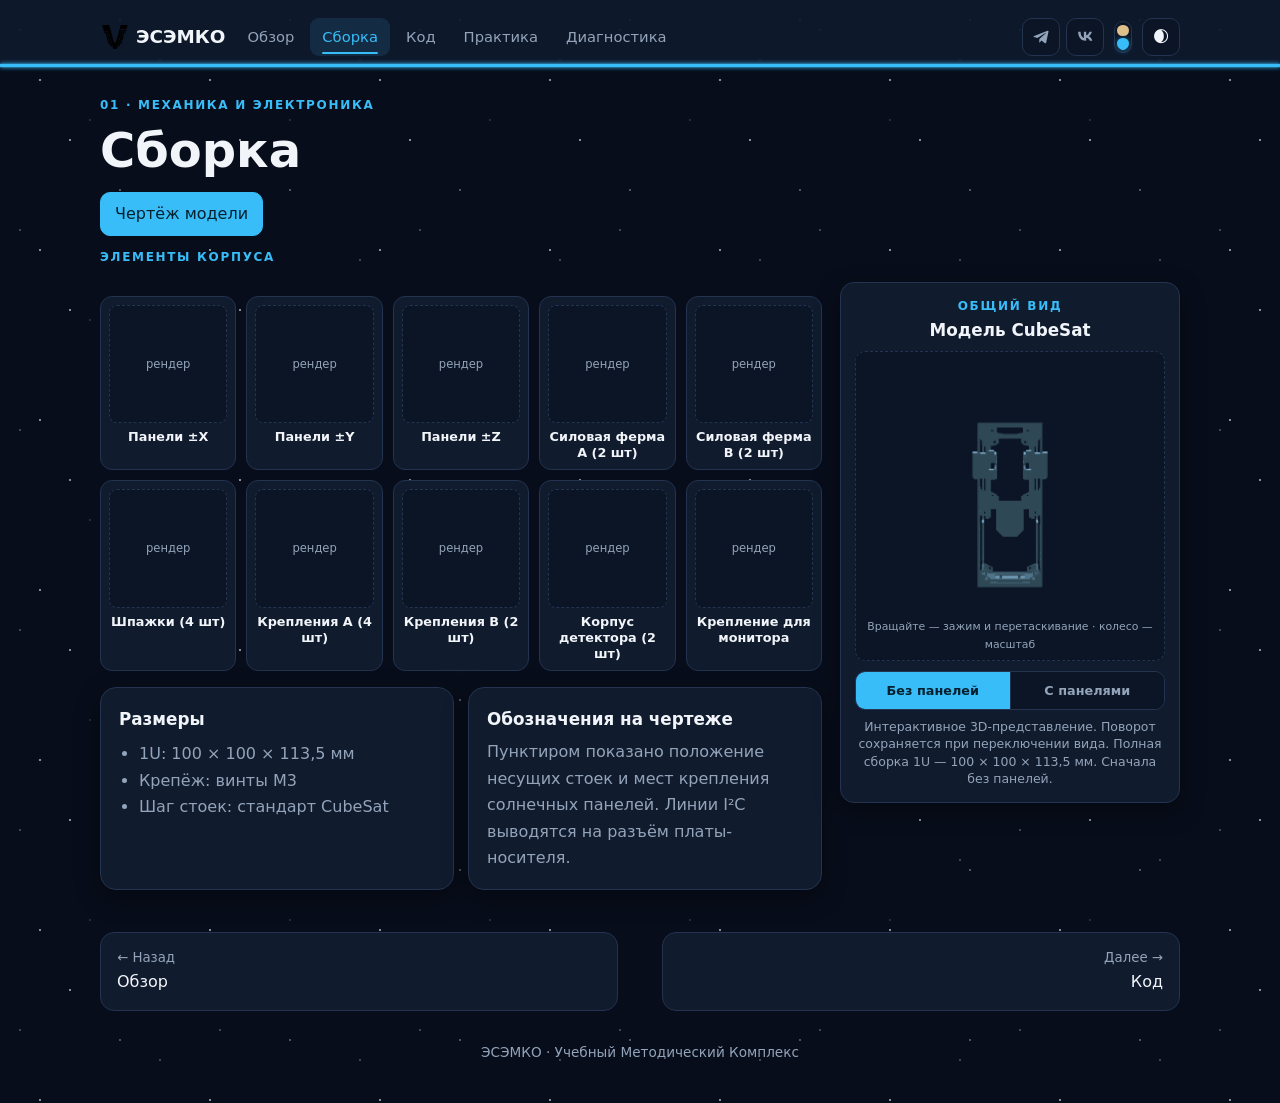
==== commit bfd38238: "Update assembly.html" ====
--- a/assembly/assembly.html
+++ b/assembly/assembly.html
@@ -27,7 +27,7 @@
 </style></head>
 <body><main class="wrap">
 <div class="page"><div class="tag">01 · МЕХАНИКА И ЭЛЕКТРОНИКА</div><h1>Сборка</h1>
-<div class="tabs"><button class="tab on" data-t="a">Чертёж модели</button><button class="tab" data-t="b">Инструкция по сборке</button></div>
+<div class="tabs"><button class="tab on" data-t="a">Чертёж модели</button></div>
 <div class="pn on" id="a">
 <div class="tag">ЭЛЕМЕНТЫ КОРПУСА</div>
 <div class="assembly-layout">
@@ -56,27 +56,8 @@
 <div class="mv-cap">Интерактивное 3D-представление. Поворот сохраняется при переключении вида. Полная сборка 1U — 100 × 100 × 113,5 мм. Сначала без панелей.</div>
 </div>
 </div>
-<div class="pn" id="b">
-<div class="tag">СОСТАВ КОМПЛЕКТА</div><h2>Инструкция по сборке</h2>
-<p>Сначала сверьте комплект, затем собирайте по шагам. Отмечайте выполненное: прогресс сохраняется.</p>
-<div class="tw"><table><thead><tr><th>Узел</th><th>Назначение</th></tr></thead><tbody>
-<tr><td>Рама 1U/2U/3U, панели, стойки, винты M3</td><td>Несущая конструкция</td></tr>
-<tr><td>Плата-носитель (PCB)</td><td>Объединяет модули, разводит питание и сигналы</td></tr>
-<tr><td>Модуль питания и аккумулятор</td><td>Источник энергии, контроллер заряда</td></tr>
-<tr><td>Микроконтроллер</td><td>«Бортовой компьютер»</td></tr>
-<tr><td>Датчик BMP280</td><td>Температура и давление по I²C (0x76/0x77)</td></tr>
-<tr><td>GPS/ГЛОНАСС с антенной</td><td>Координаты и время</td></tr>
-<tr><td>Учебные солнечные панели</td><td>Имитация электроснабжения</td></tr></tbody></table></div>
-<div class="grid"><div class="card"><h3>Инструменты</h3><ul class="l"><li>Прецизионные отвёртки</li><li>Мультиметр</li><li>Пинцет, бокорезы</li><li>Кабель для программирования</li></ul></div>
-<div class="card"><h3>Рабочее место</h3><p>Антистатическая поверхность или ESD-браслет.</p></div></div>
-<section><div class="tag">ХОД СБОРКИ</div><h2>Пошаговая сборка</h2>
-<div class="prog"><i id="pb"></i></div><p id="pt"></p>
-<div class="step"><div class="num">1</div><div><h3>Подготовка корпуса</h3><label><input type="checkbox"><span>Раму и стойки осмотрели, повреждений нет</span></label><label><input type="checkbox"><span>Крепёж пересчитан</span></label><label><input type="checkbox"><span>Нижняя панель установлена, винты M3 затянуты не до конца</span></label></div></div>
-<div class="step"><div class="num">2</div><div><h3>Монтаж электроники</h3><label><input type="checkbox"><span>PCB установлена на стойки</span></label><label><input type="checkbox"><span>Аккумулятор закреплён, провода не натянуты</span></label><label><input type="checkbox"><span>Микроконтроллер закреплён, разъёмы доступны</span></label></div></div>
-<div class="step"><div class="num">3</div><div><h3>Подключение датчиков</h3><label><input type="checkbox"><span>BMP280 подключён к I²C (SDA, SCL, питание, GND)</span></label><label><input type="checkbox"><span>GPS/ГЛОНАСС и антенна установлены</span></label><label><input type="checkbox"><span>Кабели зафиксированы</span></label></div></div>
-<div class="step"><div class="num">4</div><div><h3>Солнечные панели</h3><label><input type="checkbox"><span>Панели закреплены на боковых гранях</span></label><label><input type="checkbox"><span>Подключены к контроллеру заряда по схеме</span></label></div></div>
-<div class="step"><div class="num">5</div><div><h3>Закрытие и контроль</h3><label><input type="checkbox"><span>Крышка установлена, люфтов нет</span></label><label><input type="checkbox"><span>Полярность проверена мультиметром</span></label><label><input type="checkbox"><span>Короткое замыкание исключено</span></label></div></div>
-<div class="note w"><b>Безопасность.</b> Питание подключайте только после проверки полярности. При нагреве платы или запахе гари сразу отключите аккумулятор.</div></section></div>
+</div>
+</div>
 </main>
 <script src="models/three.min.js"></script>
 <script>
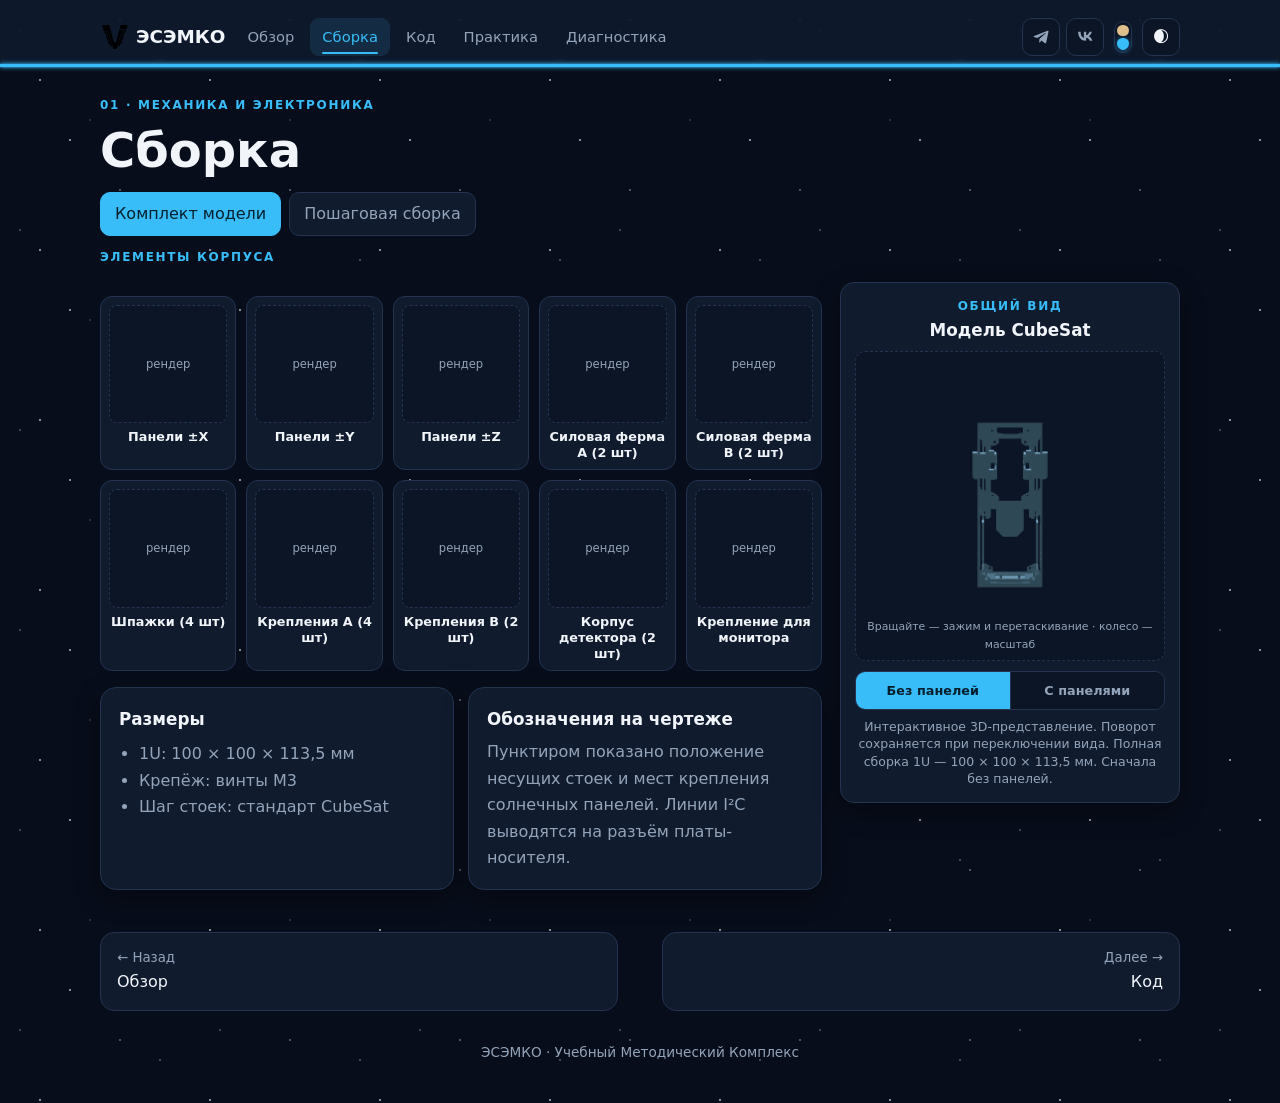
==== commit c2c0c355: "new" ====
--- a/assembly/assembly.html
+++ b/assembly/assembly.html
@@ -27,7 +27,7 @@
 </style></head>
 <body><main class="wrap">
 <div class="page"><div class="tag">01 · МЕХАНИКА И ЭЛЕКТРОНИКА</div><h1>Сборка</h1>
-<div class="tabs"><button class="tab on" data-t="a">Чертёж модели</button></div>
+<div class="tabs"><button class="tab on" data-t="a">Комплект модели</button><button class="tab" data-t="b">Пошаговая сборка</button></div>
 <div class="pn on" id="a">
 <div class="tag">ЭЛЕМЕНТЫ КОРПУСА</div>
 <div class="assembly-layout">
@@ -56,6 +56,15 @@
 <div class="mv-cap">Интерактивное 3D-представление. Поворот сохраняется при переключении вида. Полная сборка 1U — 100 × 100 × 113,5 мм. Сначала без панелей.</div>
 </div>
 </div>
+</div>
+</div>
+<div class="pn" id="b">
+<div class="tag">ПОРЯДОК РАБОТЫ</div><h2>Пошаговая сборка</h2>
+<p>Отмечайте выполненное — прогресс сохраняется.</p>
+<div class="prog"><i id="pb"></i></div><p id="pt">Выполнено 0 из 1</p>
+<div class="step-wrap">
+<div class="step"><div class="num">1</div><div><h3>Силовые фермы</h3><label><input type="checkbox"><span>Соедини Силовые фермы A и B с помощью M3</span></label></div></div>
+<div class="step-img"><div class="rnd-img"><span class="ph">рендер</span></div><div class="rnd-name">Соединение ферм A и B</div></div>
 </div>
 </div>
 </main>
--- a/style.css
+++ b/style.css
@@ -115,6 +115,13 @@
 .step label{display:flex;gap:9px;align-items:flex-start;color:var(--muted);margin:4px 0;cursor:pointer;transition:color .2s}
 .step input{margin-top:6px;accent-color:var(--ok);width:17px;height:17px;flex:none}
 .step input:checked+span{color:var(--text);text-decoration:line-through;text-decoration-color:var(--ok)}
+.step:has(input:checked){text-decoration:line-through;text-decoration-color:var(--ok)}
+.step-wrap{display:grid;grid-template-columns:1fr 240px;gap:16px;align-items:start}
+.step-wrap .step{margin-bottom:0}
+.step-img{background:var(--panel);border:1px solid var(--line);border-radius:14px;padding:12px;text-align:center;position:sticky;top:80px}
+.step-img .rnd-img{aspect-ratio:1;display:flex;align-items:center;justify-content:center;background:var(--soft);border:1px dashed var(--line);border-radius:10px;margin-bottom:10px;overflow:hidden}
+.step-img .rnd-name{font-weight:700;font-size:.85rem;color:var(--text)}
+@media(max-width:760px){.step-wrap{grid-template-columns:1fr}.step-img{position:static}}
 .tabs{display:flex;gap:8px;margin:14px 0 0}
 .tab{padding:8px 14px;border:1px solid var(--line);background:var(--panel);border-radius:10px;color:var(--muted);transition:.2s}
 .tab.on{background:var(--accent);color:#04202e;border-color:var(--accent)}
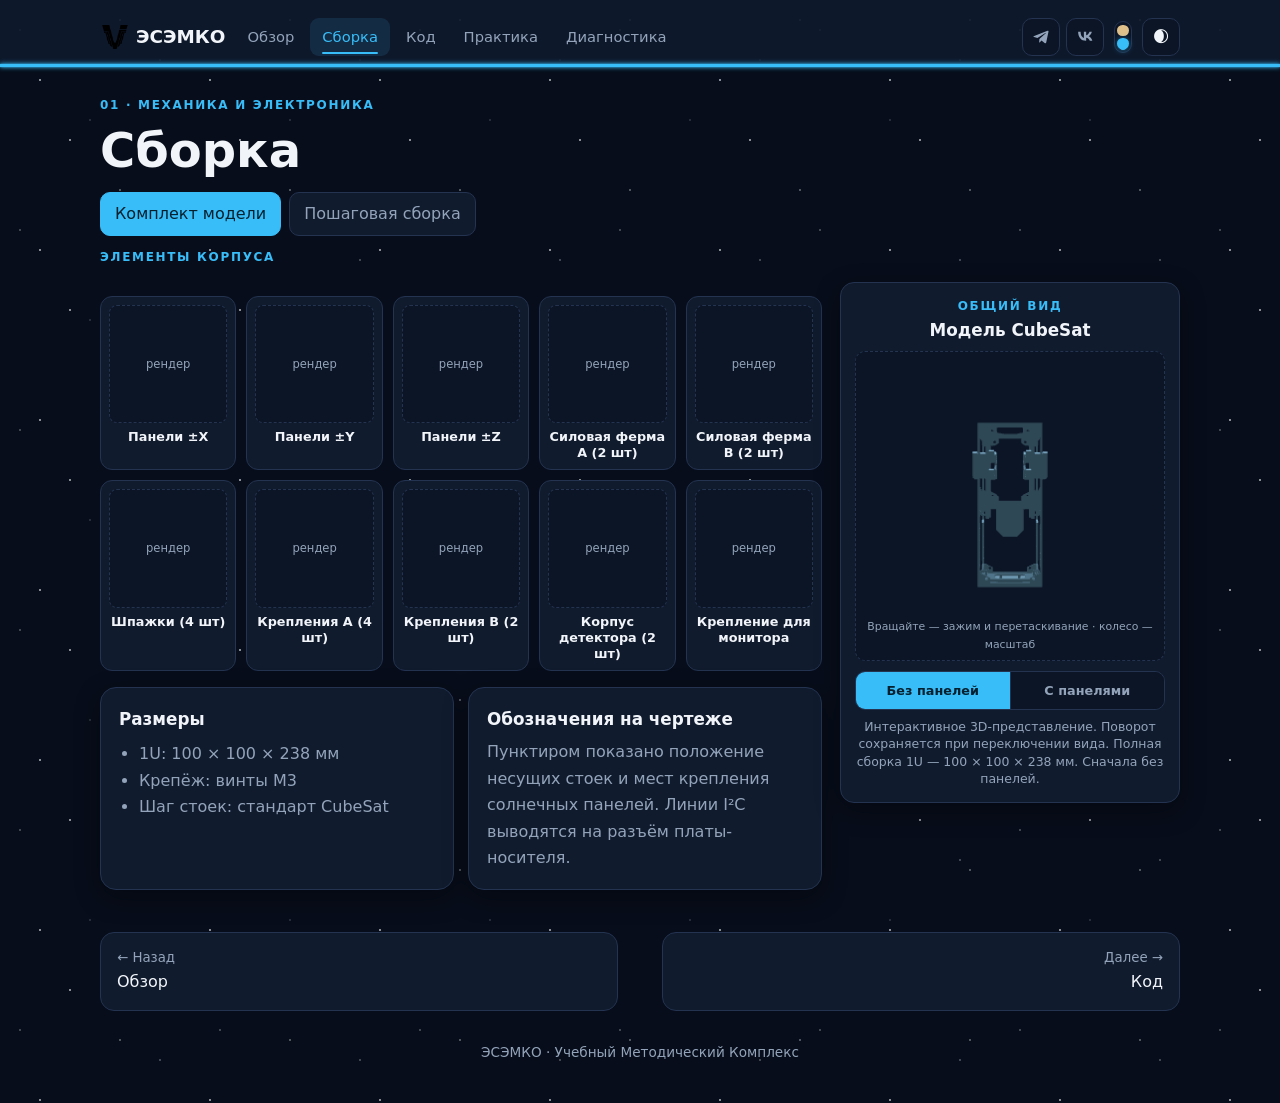
==== commit 90bff038: "Update assembly.html" ====
--- a/assembly/assembly.html
+++ b/assembly/assembly.html
@@ -44,7 +44,7 @@
 <div class="rnd"><div class="rnd-img"><span class="ph">рендер</span></div><div class="rnd-name">Корпус детектора (2 шт)</div></div>
 <div class="rnd"><div class="rnd-img"><span class="ph">рендер</span></div><div class="rnd-name">Крепление для монитора</div></div>
 </div>
-<div class="grid"><div class="card"><h3>Размеры</h3><ul class="l"><li>1U: 100 × 100 × 113,5 мм</li><li>Крепёж: винты M3</li><li>Шаг стоек: стандарт CubeSat</li></ul></div>
+<div class="grid"><div class="card"><h3>Размеры</h3><ul class="l"><li>1U: 100 × 100 × 238 мм</li><li>Крепёж: винты M3</li><li>Шаг стоек: стандарт CubeSat</li></ul></div>
 <div class="card"><h3>Обозначения на чертеже</h3><p>Пунктиром показано положение несущих стоек и мест крепления солнечных панелей. Линии I²C выводятся на разъём платы-носителя.</p></div></div>
 </div>
 <div class="model-view"><div class="eyebrow" style="text-align:center">ОБЩИЙ ВИД</div><h3 style="text-align:center">Модель CubeSat</h3>
@@ -53,7 +53,7 @@
 <button type="button" data-mode="noPanels" class="on" aria-pressed="true">Без панелей</button>
 <button type="button" data-mode="panels" aria-pressed="false">С панелями</button>
 </div>
-<div class="mv-cap">Интерактивное 3D-представление. Поворот сохраняется при переключении вида. Полная сборка 1U — 100 × 100 × 113,5 мм. Сначала без панелей.</div>
+<div class="mv-cap">Интерактивное 3D-представление. Поворот сохраняется при переключении вида. Полная сборка 1U — 100 × 100 × 238 мм. Сначала без панелей.</div>
 </div>
 </div>
 </div>
@@ -61,10 +61,38 @@
 <div class="pn" id="b">
 <div class="tag">ПОРЯДОК РАБОТЫ</div><h2>Пошаговая сборка</h2>
 <p>Отмечайте выполненное — прогресс сохраняется.</p>
-<div class="prog"><i id="pb"></i></div><p id="pt">Выполнено 0 из 1</p>
+<div class="prog"><i id="pb"></i></div><p id="pt">Выполнено 0 из 5</p>
 <div class="step-wrap">
-<div class="step"><div class="num">1</div><div><h3>Силовые фермы</h3><label><input type="checkbox"><span>Соедини Силовые фермы A и B с помощью M3</span></label></div></div>
-<div class="step-img"><div class="rnd-img"><span class="ph">рендер</span></div><div class="rnd-name">Соединение ферм A и B</div></div>
+<div class="step step-assembly">
+<div class="num">1</div>
+<div class="step-body"><h3>Силовые фермы</h3><p class="step-text">Соедини Силовые фермы A и B с помощью M3</p></div>
+<input type="checkbox" class="step-toggle" aria-label="Отметить шаг 1">
+<div class="step-img"><div class="rnd-img"><span class="ph">рендер</span></div></div>
+</div>
+<div class="step step-assembly">
+<div class="num">2</div>
+<div class="step-body"><h3>Шпажки</h3><p class="step-text">Устанавливаем 4 шпажки, как показано на общем виде.</p></div>
+<input type="checkbox" class="step-toggle" aria-label="Отметить шаг 2">
+<div class="step-img"><div class="rnd-img"><span class="ph">рендер</span></div></div>
+</div>
+<div class="step step-assembly">
+<div class="num">3</div>
+<div class="step-body"><h3>Крепления A</h3><p class="step-text">Устанавливаем их на шпажки. Фиксируем их с помощью M3.</p></div>
+<input type="checkbox" class="step-toggle" aria-label="Отметить шаг 3">
+<div class="step-img"><div class="rnd-img"><span class="ph">рендер</span></div></div>
+</div>
+<div class="step step-assembly">
+<div class="num">4</div>
+<div class="step-body"><h3>Крепления B</h3><p class="step-text">Устанавливаем их на крепления A. Фиксируем их с помощью M3.</p></div>
+<input type="checkbox" class="step-toggle" aria-label="Отметить шаг 4">
+<div class="step-img"><div class="rnd-img"><span class="ph">рендер</span></div></div>
+</div>
+<div class="step step-assembly">
+<div class="num">5</div>
+<div class="step-body"><h3>Крепления для монитора</h3><p class="step-text">Устанавливаем его на Силовые фермы B, с помощью M3, как показано на общем виде.</p></div>
+<input type="checkbox" class="step-toggle" aria-label="Отметить шаг 5">
+<div class="step-img"><div class="rnd-img"><span class="ph">рендер</span></div></div>
+</div>
 </div>
 </div>
 </main>
@@ -190,4 +218,15 @@
 }catch(e){try{holder.innerHTML='<div class="model-loading">3D-просмотр: '+e.message+'</div>'}catch(_){}}
 })();
 </script>
-<script src="../app.js"></script></body></html>
+<script src="../app.js"></script>
+<script>
+document.querySelectorAll('.step-assembly').forEach(function(step){
+  var box=step.querySelector('.step-toggle');
+  if(!box)return;
+  step.addEventListener('click',function(e){
+    if(e.target.closest('a,button'))return;
+    box.checked=!box.checked;
+    box.dispatchEvent(new Event('change'));
+  });
+});
+</script></body></html>
--- a/style.css
+++ b/style.css
@@ -116,8 +116,21 @@
 .step input{margin-top:6px;accent-color:var(--ok);width:17px;height:17px;flex:none}
 .step input:checked+span{color:var(--text);text-decoration:line-through;text-decoration-color:var(--ok)}
 .step:has(input:checked){text-decoration:line-through;text-decoration-color:var(--ok)}
-.step-wrap{display:grid;grid-template-columns:1fr 240px;gap:16px;align-items:start}
-.step-wrap .step{margin-bottom:0}
+.step:has(input:checked) .num{text-decoration:none!important}
+.step.done .num{background:var(--ok);animation:pop .45s ease}
+.step-assembly{position:relative;cursor:pointer;display:grid;grid-template-columns:42px 1fr 140px;gap:14px;align-items:start;padding-top:15px}
+.step-assembly .num{margin-top:0}
+.step-assembly .step-body h3{margin:0 0 4px}
+.step-assembly .step-text{margin:0;color:var(--muted);transition:color .3s}
+.step-assembly .step-img{margin:0;justify-self:end;width:140px;border:1px solid var(--line);border-radius:12px;padding:8px;text-align:center;background:var(--soft)}
+.step-assembly .step-img .rnd-img{aspect-ratio:1}
+.step-assembly .step-img .rnd-img .ph{font-size:.68rem}
+.step-assembly .step-toggle{position:absolute;opacity:0;width:1px;height:1px;pointer-events:none;display:none}
+.step-assembly:has(.step-toggle:checked) .step-text{text-decoration:line-through!important;text-decoration-color:var(--ok)}
+.step-assembly,.step-assembly :not(.step-text){text-decoration:none!important}
+.step-assembly:active{transform:scale(.998)}
+@media(max-width:760px){.step-assembly{grid-template-columns:42px 1fr}.step-assembly .step-img{grid-column:2}}
+.step-wrap{display:block}
 .step-img{background:var(--panel);border:1px solid var(--line);border-radius:14px;padding:12px;text-align:center;position:sticky;top:80px}
 .step-img .rnd-img{aspect-ratio:1;display:flex;align-items:center;justify-content:center;background:var(--soft);border:1px dashed var(--line);border-radius:10px;margin-bottom:10px;overflow:hidden}
 .step-img .rnd-name{font-weight:700;font-size:.85rem;color:var(--text)}
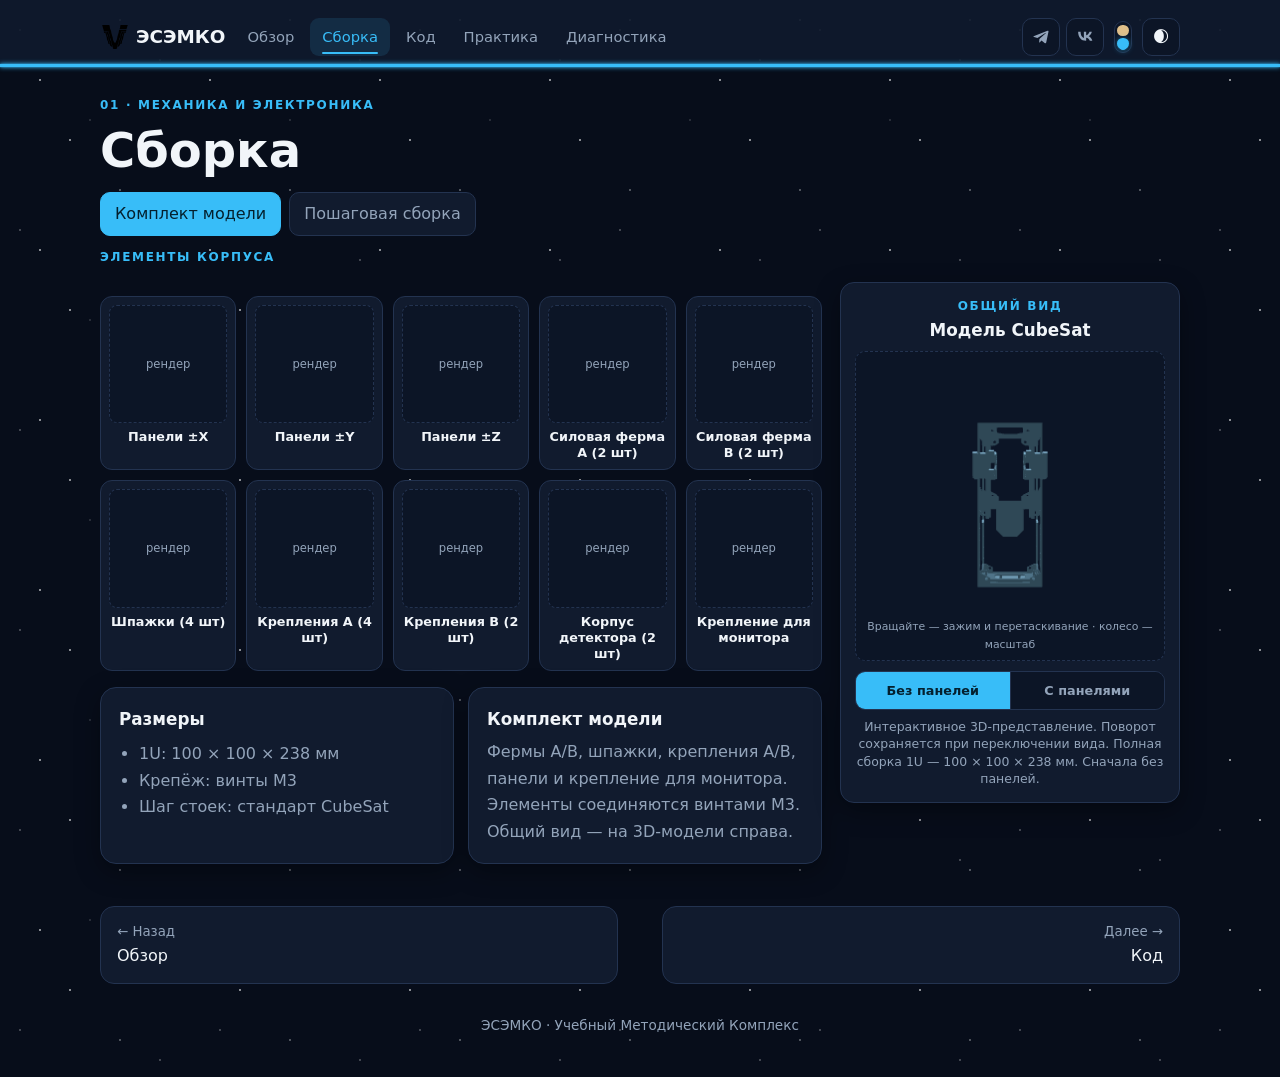
==== commit 0d14da7d: "Update assembly.html" ====
--- a/assembly/assembly.html
+++ b/assembly/assembly.html
@@ -45,7 +45,7 @@
 <div class="rnd"><div class="rnd-img"><span class="ph">рендер</span></div><div class="rnd-name">Крепление для монитора</div></div>
 </div>
 <div class="grid"><div class="card"><h3>Размеры</h3><ul class="l"><li>1U: 100 × 100 × 238 мм</li><li>Крепёж: винты M3</li><li>Шаг стоек: стандарт CubeSat</li></ul></div>
-<div class="card"><h3>Обозначения на чертеже</h3><p>Пунктиром показано положение несущих стоек и мест крепления солнечных панелей. Линии I²C выводятся на разъём платы-носителя.</p></div></div>
+<div class="card"><h3>Комплект модели</h3><p>Фермы A/B, шпажки, крепления A/B, панели и крепление для монитора. Элементы соединяются винтами M3. Общий вид — на 3D-модели справа.</p></div></div>
 </div>
 <div class="model-view"><div class="eyebrow" style="text-align:center">ОБЩИЙ ВИД</div><h3 style="text-align:center">Модель CubeSat</h3>
 <div class="model-canvas" id="model3d"><div class="model-loading">Загрузка 3D-модели…</div></div>
